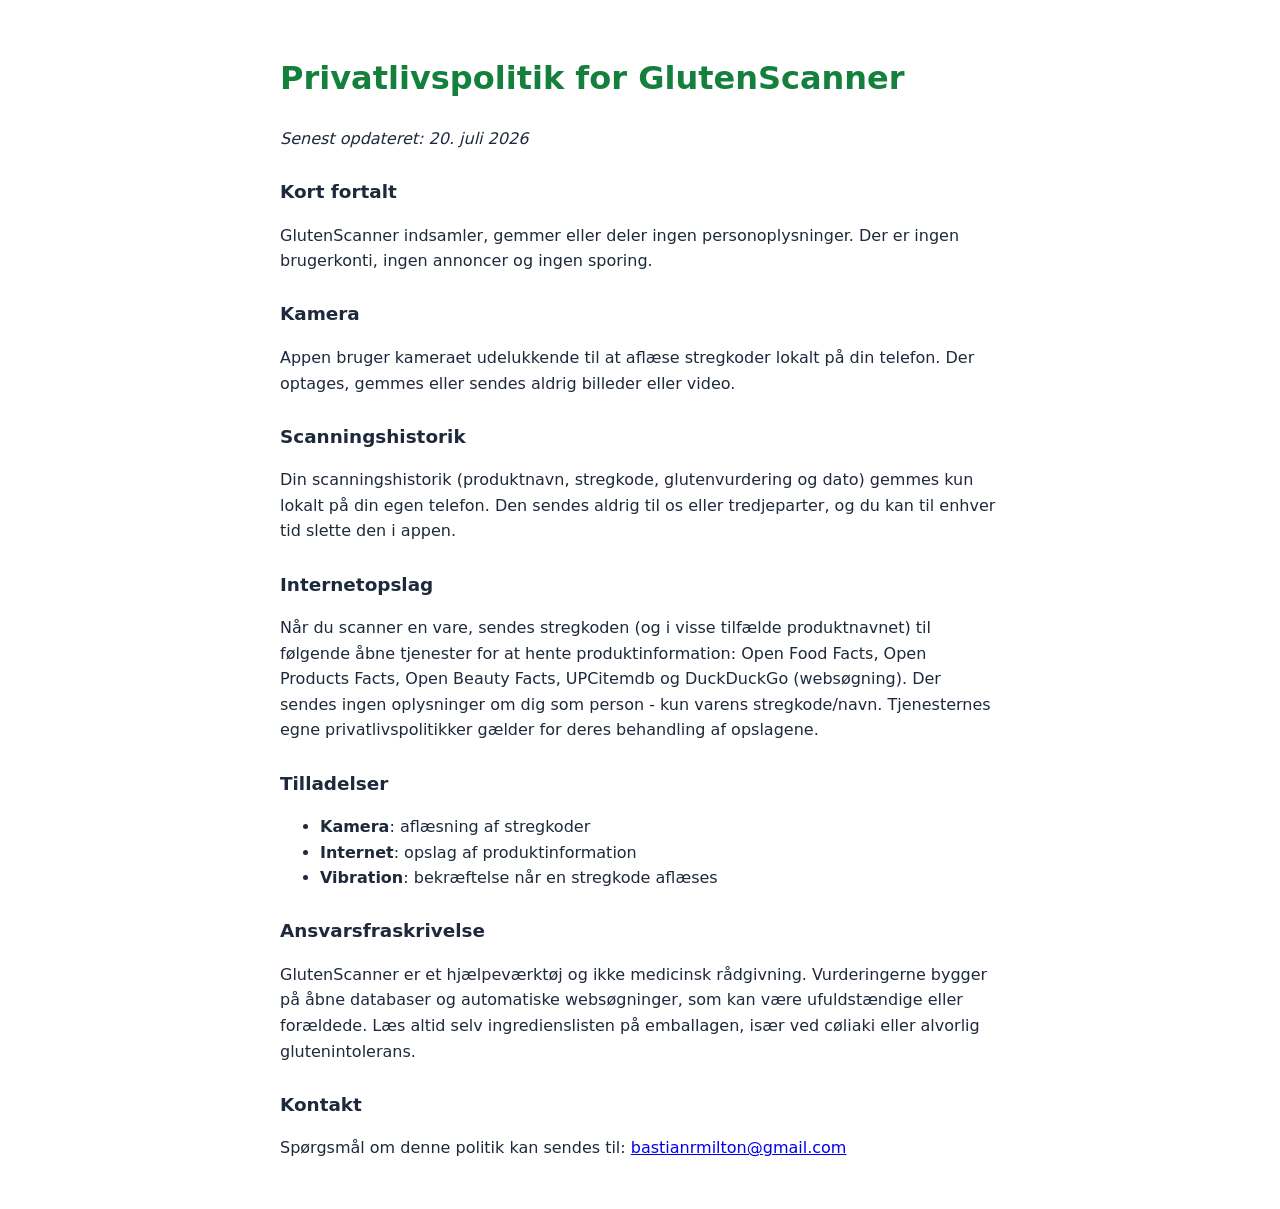
==== privatlivspolitik.html @ 600b2851 "Tilfoej privatlivspolitik" ====
<!DOCTYPE html>
<html lang="da">
<head>
  <meta charset="UTF-8" />
  <meta name="viewport" content="width=device-width, initial-scale=1.0" />
  <title>Privatlivspolitik - GlutenScanner</title>
  <style>
    body { font-family: system-ui, sans-serif; max-width: 720px; margin: 0 auto; padding: 2rem 1rem; line-height: 1.6; color: #1e293b; }
    h1 { color: #15803d; }
    h2 { margin-top: 1.6rem; font-size: 1.15rem; }
  </style>
</head>
<body>
  <h1>Privatlivspolitik for GlutenScanner</h1>
  <p><em>Senest opdateret: 20. juli 2026</em></p>

  <h2>Kort fortalt</h2>
  <p>GlutenScanner indsamler, gemmer eller deler ingen personoplysninger.
  Der er ingen brugerkonti, ingen annoncer og ingen sporing.</p>

  <h2>Kamera</h2>
  <p>Appen bruger kameraet udelukkende til at aflæse stregkoder lokalt på din
  telefon. Der optages, gemmes eller sendes aldrig billeder eller video.</p>

  <h2>Scanningshistorik</h2>
  <p>Din scanningshistorik (produktnavn, stregkode, glutenvurdering og dato)
  gemmes kun lokalt på din egen telefon. Den sendes aldrig til os eller
  tredjeparter, og du kan til enhver tid slette den i appen.</p>

  <h2>Internetopslag</h2>
  <p>Når du scanner en vare, sendes stregkoden (og i visse tilfælde
  produktnavnet) til følgende åbne tjenester for at hente produktinformation:
  Open Food Facts, Open Products Facts, Open Beauty Facts, UPCitemdb og
  DuckDuckGo (websøgning). Der sendes ingen oplysninger om dig som person -
  kun varens stregkode/navn. Tjenesternes egne privatlivspolitikker gælder
  for deres behandling af opslagene.</p>

  <h2>Tilladelser</h2>
  <ul>
    <li><strong>Kamera</strong>: aflæsning af stregkoder</li>
    <li><strong>Internet</strong>: opslag af produktinformation</li>
    <li><strong>Vibration</strong>: bekræftelse når en stregkode aflæses</li>
  </ul>

  <h2>Ansvarsfraskrivelse</h2>
  <p>GlutenScanner er et hjælpeværktøj og ikke medicinsk rådgivning.
  Vurderingerne bygger på åbne databaser og automatiske websøgninger, som kan
  være ufuldstændige eller forældede. Læs altid selv ingredienslisten på
  emballagen, især ved cøliaki eller alvorlig glutenintolerans.</p>

  <h2>Kontakt</h2>
  <p>Spørgsmål om denne politik kan sendes til:
  <a href="mailto:bastianrmilton@gmail.com">bastianrmilton@gmail.com</a></p>
</body>
</html>
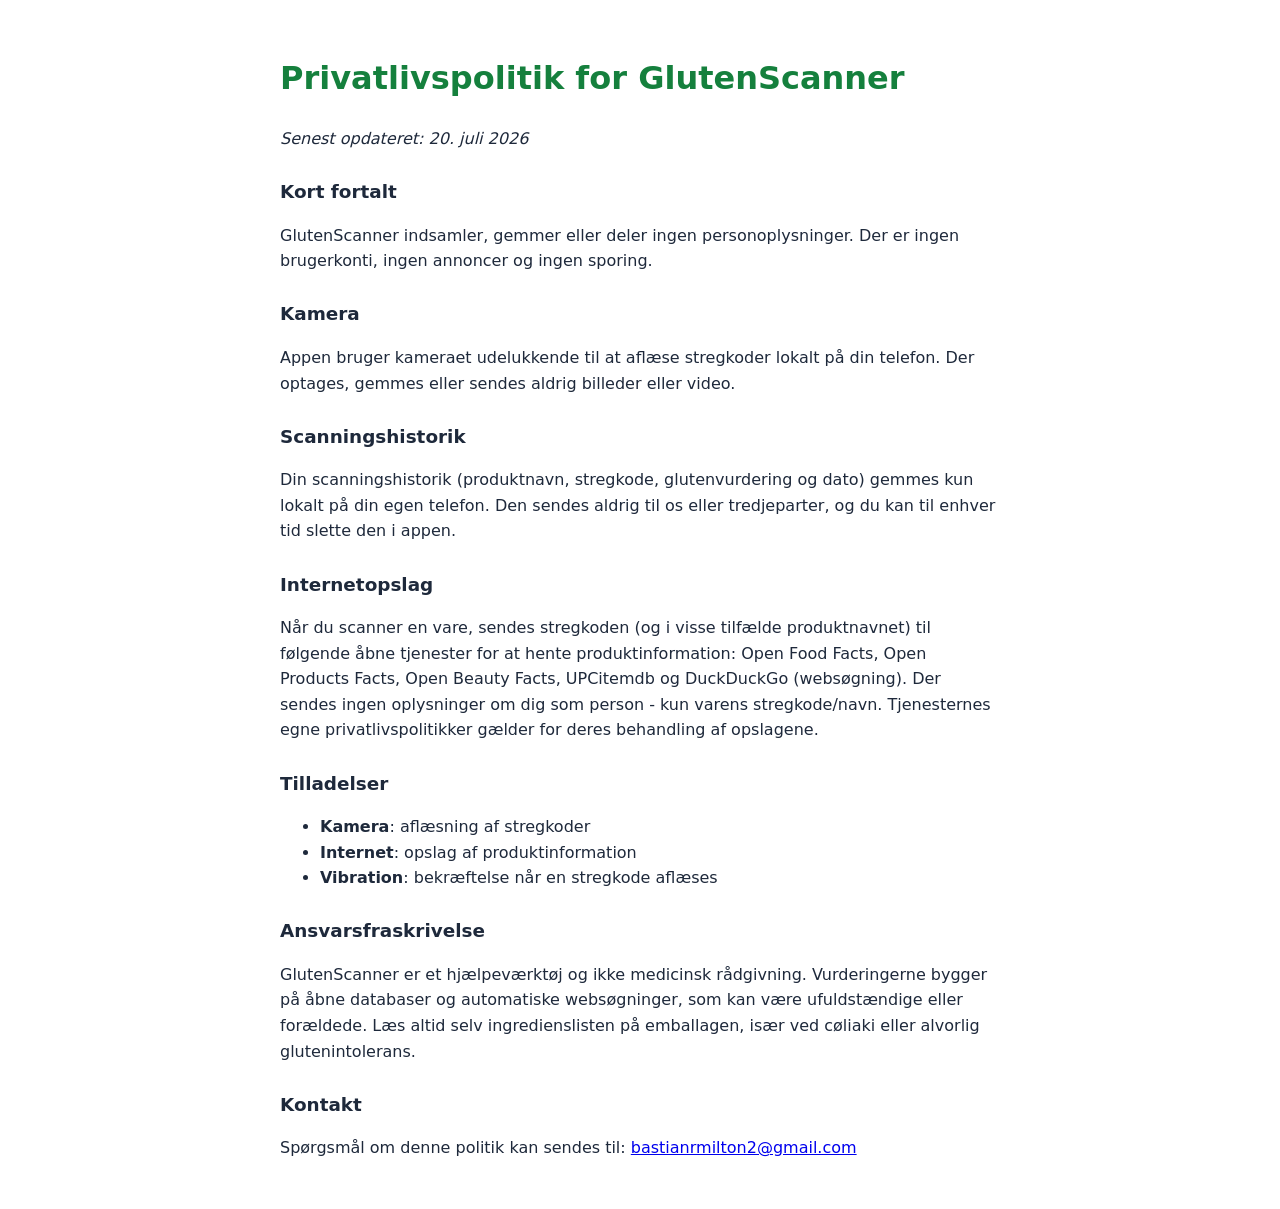
==== commit 19e774f2: "Opdater kontakt-mail" ====
--- a/privatlivspolitik.html
+++ b/privatlivspolitik.html
@@ -50,6 +50,6 @@
 
   <h2>Kontakt</h2>
   <p>Spørgsmål om denne politik kan sendes til:
-  <a href="mailto:bastianrmilton@gmail.com">bastianrmilton@gmail.com</a></p>
+  <a href="mailto:bastianrmilton2@gmail.com">bastianrmilton2@gmail.com</a></p>
 </body>
 </html>
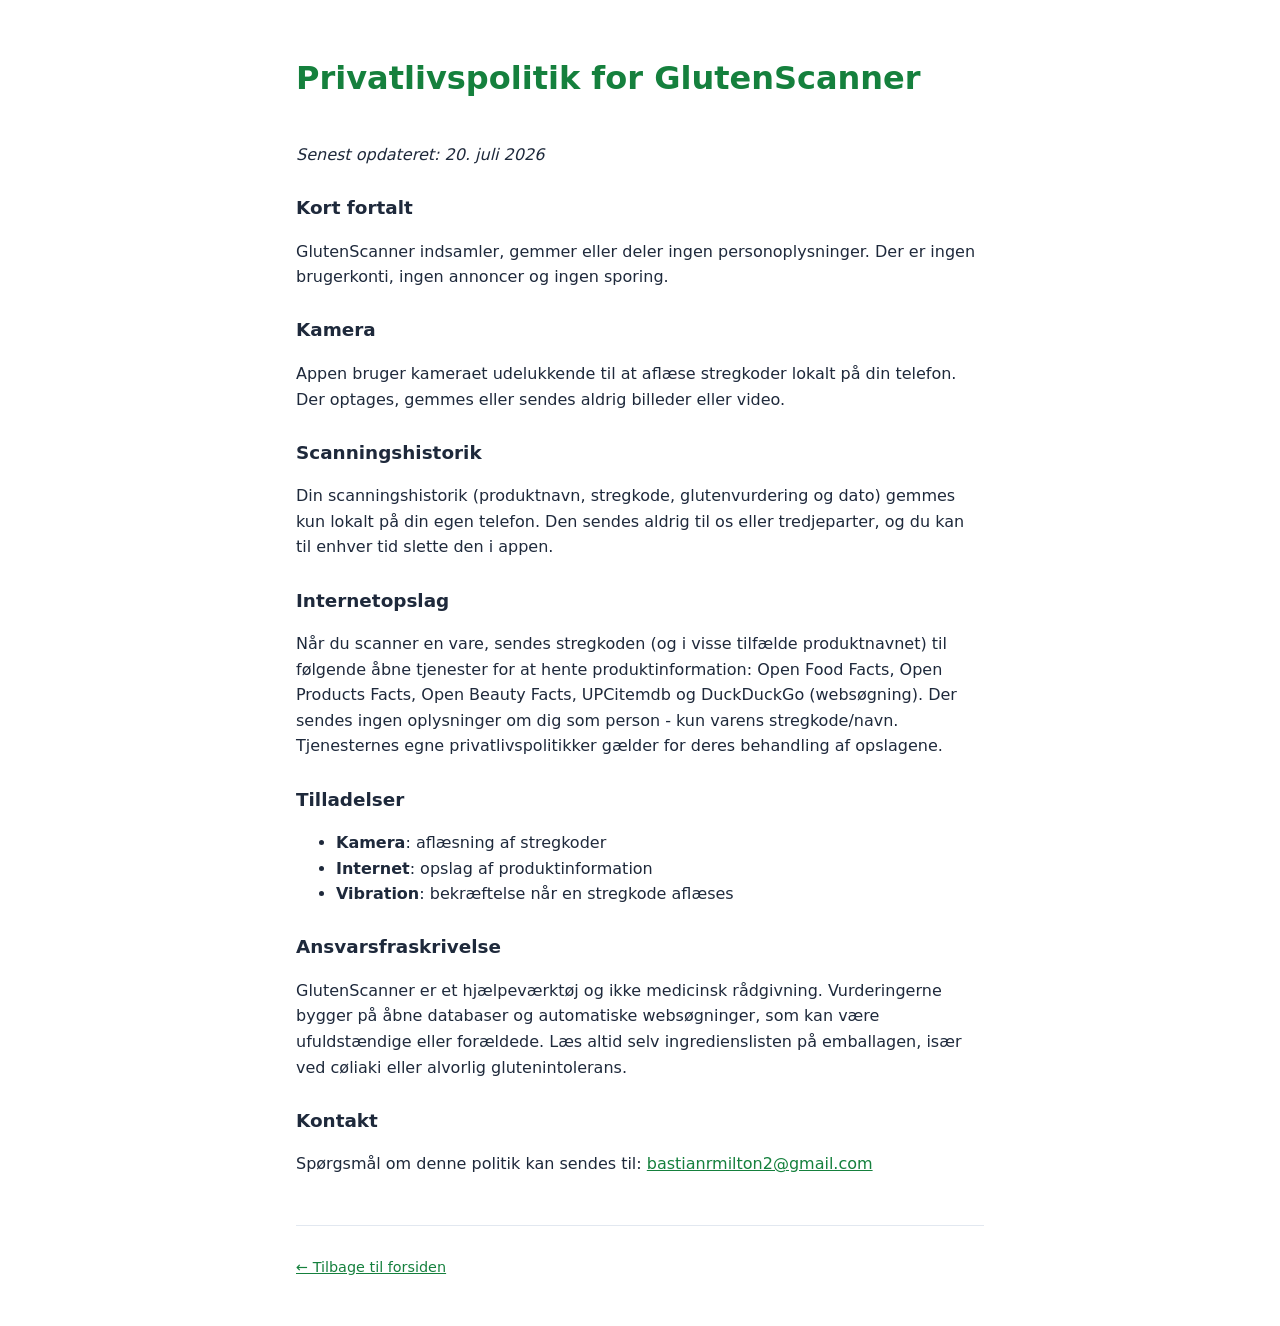
==== commit fd45d3a8: "Forbedr website: rigtig forside, faelles styling, 404-side og README - Udvid forsiden med appbeskriv" ====
--- a/privatlivspolitik.html
+++ b/privatlivspolitik.html
@@ -3,15 +3,15 @@
 <head>
   <meta charset="UTF-8" />
   <meta name="viewport" content="width=device-width, initial-scale=1.0" />
+  <meta name="description" content="Privatlivspolitik for GlutenScanner-appen. Appen indsamler ingen personoplysninger - ingen konti, ingen annoncer, ingen sporing." />
   <title>Privatlivspolitik - GlutenScanner</title>
-  <style>
-    body { font-family: system-ui, sans-serif; max-width: 720px; margin: 0 auto; padding: 2rem 1rem; line-height: 1.6; color: #1e293b; }
-    h1 { color: #15803d; }
-    h2 { margin-top: 1.6rem; font-size: 1.15rem; }
-  </style>
+  <link rel="icon" href="data:image/svg+xml,%3Csvg xmlns='http://www.w3.org/2000/svg' viewBox='0 0 100 100'%3E%3Ctext y='.9em' font-size='90'%3E%F0%9F%8C%BE%3C/text%3E%3C/svg%3E" />
+  <link rel="stylesheet" href="style.css" />
 </head>
 <body>
-  <h1>Privatlivspolitik for GlutenScanner</h1>
+  <header class="site-header">
+    <h1>Privatlivspolitik for GlutenScanner</h1>
+  </header>
   <p><em>Senest opdateret: 20. juli 2026</em></p>
 
   <h2>Kort fortalt</h2>
@@ -51,5 +51,9 @@
   <h2>Kontakt</h2>
   <p>Spørgsmål om denne politik kan sendes til:
   <a href="mailto:bastianrmilton2@gmail.com">bastianrmilton2@gmail.com</a></p>
+
+  <footer>
+    <p><a href="index.html">← Tilbage til forsiden</a></p>
+  </footer>
 </body>
 </html>
--- a/style.css
+++ b/style.css
@@ -0,0 +1,74 @@
+:root {
+  --bg: #ffffff;
+  --text: #1e293b;
+  --muted: #64748b;
+  --accent: #15803d;
+  --accent-soft: #f0fdf4;
+  --border: #e2e8f0;
+}
+
+@media (prefers-color-scheme: dark) {
+  :root {
+    --bg: #0f172a;
+    --text: #e2e8f0;
+    --muted: #94a3b8;
+    --accent: #4ade80;
+    --accent-soft: #14532d;
+    --border: #334155;
+  }
+}
+
+* { box-sizing: border-box; }
+
+body {
+  font-family: system-ui, sans-serif;
+  max-width: 720px;
+  margin: 0 auto;
+  padding: 2rem 1rem;
+  line-height: 1.6;
+  color: var(--text);
+  background: var(--bg);
+}
+
+h1 { color: var(--accent); }
+
+h2 { margin-top: 1.6rem; font-size: 1.15rem; }
+
+a { color: var(--accent); }
+
+header.site-header {
+  display: flex;
+  align-items: baseline;
+  justify-content: space-between;
+  gap: 1rem;
+  flex-wrap: wrap;
+  margin-bottom: 1rem;
+}
+
+.tagline { color: var(--muted); margin-top: -0.5rem; }
+
+ul.features { padding-left: 0; list-style: none; }
+
+ul.features li {
+  background: var(--accent-soft);
+  border: 1px solid var(--border);
+  border-radius: 0.5rem;
+  padding: 0.75rem 1rem;
+  margin: 0.5rem 0;
+}
+
+.notice {
+  border-left: 4px solid var(--accent);
+  background: var(--accent-soft);
+  padding: 0.75rem 1rem;
+  border-radius: 0 0.5rem 0.5rem 0;
+  margin: 1.5rem 0;
+}
+
+footer {
+  margin-top: 3rem;
+  padding-top: 1rem;
+  border-top: 1px solid var(--border);
+  color: var(--muted);
+  font-size: 0.9rem;
+}
